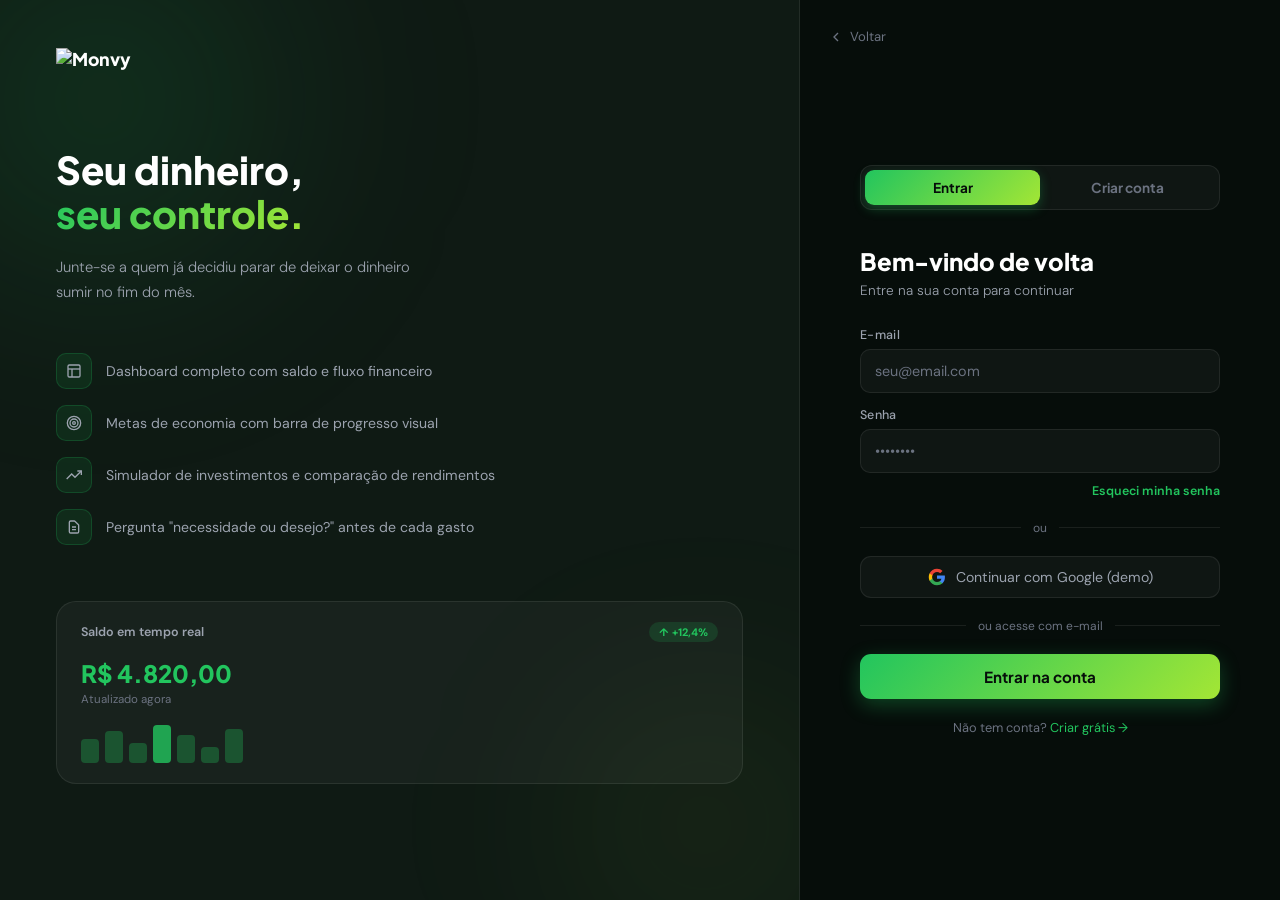
==== auth.html @ fde33ba8 "Merge branch 'AngeloV-0:main' into main" ====
<!DOCTYPE html>
<html lang="pt-BR">
<head>
  <meta charset="UTF-8">
  <meta name="viewport" content="width=device-width, initial-scale=1.0">
  <title>Monvy — Entrar</title>
  <link rel="icon" type="image/png" href="logo.png">
  <link rel="apple-touch-icon" href="logo.png">
  <link rel="preconnect" href="https://fonts.googleapis.com">
  <link href="https://fonts.googleapis.com/css2?family=Plus+Jakarta+Sans:wght@400;500;600;700;800&family=DM+Sans:ital,opsz,wght@0,9..40,300;0,9..40,400;0,9..40,500;1,9..40,300&display=swap" rel="stylesheet">
  <style>
    :root {
      --primary: #22C55E;
      --secondary: #A3E635;
      --grad: linear-gradient(135deg, #22C55E 0%, #A3E635 100%);
      --dark: #060D0A;
      --surface: #0F1A14;
      --surface-2: #172112;
      --border: rgba(255,255,255,0.08);
      --border-focus: rgba(34,197,94,0.45);
      --white: #FFFFFF;
      --gray: #6B7280;
      --gray-2: #9CA3AF;
      --red: #EF4444;
      --font-title: 'Plus Jakarta Sans', sans-serif;
      --font-body: 'DM Sans', sans-serif;
    }

    * { margin: 0; padding: 0; box-sizing: border-box; }

    body {
      background: var(--dark);
      color: var(--white);
      font-family: var(--font-body);
      min-height: 100vh;
      display: flex;
      overflow: hidden;
    }

    /* ── LEFT PANEL ── */
    .left-panel {
      flex: 1;
      background: var(--surface);
      border-right: 1px solid var(--border);
      display: flex;
      flex-direction: column;
      padding: 48px 56px;
      position: relative;
      overflow: hidden;
    }

    /* Blobs */
    .left-panel::before,
    .left-panel::after {
      content: '';
      position: absolute;
      border-radius: 50%;
      filter: blur(100px);
      pointer-events: none;
    }

    .left-panel::before {
      width: 500px; height: 500px;
      background: radial-gradient(circle, rgba(34,197,94,0.2), transparent 70%);
      top: -150px; left: -150px;
    }

    .left-panel::after {
      width: 350px; height: 350px;
      background: radial-gradient(circle, rgba(163,230,53,0.12), transparent 70%);
      bottom: -100px; right: -80px;
    }

    .left-logo {
      display: flex;
      align-items: center;
      gap: 10px;
      font-family: var(--font-title);
      font-weight: 800;
      font-size: 1.1rem;
      text-decoration: none;
      color: var(--white);
      position: relative;
      z-index: 1;
    }

    .logo-icon { width: 44px; height: 44px; background: none; border-radius: 0; display: flex; align-items: center; justify-content: center; }

    .left-content {
      flex: 1;
      display: flex;
      flex-direction: column;
      justify-content: center;
      position: relative;
      z-index: 1;
    }

    .left-content h1 {
      font-family: var(--font-title);
      font-size: 2.4rem;
      font-weight: 800;
      line-height: 1.15;
      margin-bottom: 18px;
    }

    .grad-text {
      background: var(--grad);
      -webkit-background-clip: text;
      -webkit-text-fill-color: transparent;
      background-clip: text;
    }

    .left-content p {
      color: var(--gray-2);
      font-size: 0.92rem;
      line-height: 1.7;
      margin-bottom: 48px;
      max-width: 380px;
      font-weight: 300;
    }

    .features-list {
      display: flex;
      flex-direction: column;
      gap: 16px;
    }

    .feat-item {
      display: flex;
      align-items: center;
      gap: 14px;
      font-size: 0.88rem;
      color: var(--gray-2);
    }

    .feat-icon {
      width: 36px; height: 36px;
      background: rgba(34,197,94,0.1);
      border: 1px solid rgba(34,197,94,0.2);
      border-radius: 10px;
      display: flex;
      align-items: center;
      justify-content: center;
      font-size: 1rem;
      flex-shrink: 0;
    }

    /* Dashboard preview card */
    .preview-card {
      margin-top: 56px;
      background: rgba(255,255,255,0.04);
      border: 1px solid rgba(255,255,255,0.08);
      border-radius: 20px;
      padding: 20px 24px;
      position: relative;
      overflow: hidden;
    }

    .preview-topbar {
      display: flex;
      justify-content: space-between;
      align-items: center;
      margin-bottom: 16px;
    }

    .preview-title { font-size: 0.78rem; font-weight: 600; color: var(--gray-2); }

    .preview-badge {
      background: rgba(34,197,94,0.15);
      color: var(--primary);
      font-size: 0.68rem;
      font-weight: 700;
      padding: 3px 10px;
      border-radius: 99px;
    }

    .preview-saldo { font-family: var(--font-title); font-size: 1.5rem; font-weight: 800; color: var(--primary); margin-bottom: 4px; }
    .preview-sub { font-size: 0.72rem; color: var(--gray); margin-bottom: 16px; }

    .preview-bars { display: flex; gap: 6px; align-items: flex-end; height: 40px; }

    .bar {
      width: 18px;
      border-radius: 4px;
      background: rgba(34,197,94,0.3);
      animation: barGrow 1s ease both;
    }

    .bar:nth-child(1) { height: 60%; animation-delay:.05s }
    .bar:nth-child(2) { height: 80%; animation-delay:.1s }
    .bar:nth-child(3) { height: 50%; animation-delay:.15s }
    .bar:nth-child(4) { height: 95%; background: rgba(34,197,94,0.8); animation-delay:.2s }
    .bar:nth-child(5) { height: 70%; animation-delay:.25s }
    .bar:nth-child(6) { height: 40%; animation-delay:.3s }
    .bar:nth-child(7) { height: 85%; animation-delay:.35s }

    @keyframes barGrow {
      from { height: 0; opacity: 0; }
    }

    /* ── RIGHT PANEL ── */
    .right-panel {
      width: 480px;
      display: flex;
      align-items: center;
      justify-content: center;
      padding: 40px 52px;
      position: relative;
    }

    .auth-box {
      width: 100%;
      max-width: 360px;
    }

    /* Tabs */
    .auth-tabs {
      display: flex;
      background: rgba(255,255,255,0.04);
      border: 1px solid var(--border);
      border-radius: 12px;
      padding: 4px;
      margin-bottom: 36px;
    }

    .tab-btn {
      flex: 1;
      padding: 9px;
      border-radius: 9px;
      border: none;
      background: transparent;
      color: var(--gray);
      font-family: var(--font-title);
      font-size: 0.85rem;
      font-weight: 700;
      cursor: pointer;
      transition: all 0.2s;
    }

    .tab-btn.active {
      background: var(--grad);
      color: #060D0A;
      box-shadow: 0 4px 12px rgba(34,197,94,0.3);
    }

    .auth-title {
      font-family: var(--font-title);
      font-size: 1.5rem;
      font-weight: 800;
      margin-bottom: 6px;
    }

    .auth-sub {
      font-size: 0.85rem;
      color: var(--gray-2);
      margin-bottom: 28px;
      font-weight: 300;
    }

    /* Form */
    .form-group { margin-bottom: 14px; }

    .form-label {
      display: block;
      font-size: 0.78rem;
      font-weight: 500;
      color: var(--gray-2);
      margin-bottom: 6px;
      letter-spacing: 0.3px;
    }

    .form-input {
      width: 100%;
      background: rgba(255,255,255,0.04);
      border: 1px solid var(--border);
      border-radius: 10px;
      padding: 12px 14px;
      color: var(--white);
      font-family: var(--font-body);
      font-size: 0.9rem;
      outline: none;
      transition: border-color 0.2s, background 0.2s;
    }

    .form-input:focus {
      border-color: var(--border-focus);
      background: rgba(34,197,94,0.04);
    }

    .form-input::placeholder { color: var(--gray); }

    .form-input.error { border-color: rgba(239,68,68,0.6); }

    .error-msg {
      font-size: 0.75rem;
      color: var(--red);
      margin-top: 4px;
      display: none;
    }

    .error-msg.show { display: block; }

    .form-row { display: grid; grid-template-columns: 1fr 1fr; gap: 12px; }

    /* Password strength */
    .strength-bar {
      height: 3px;
      border-radius: 99px;
      background: rgba(255,255,255,0.08);
      margin-top: 8px;
      overflow: hidden;
    }

    .strength-fill {
      height: 100%;
      border-radius: 99px;
      width: 0%;
      transition: width 0.3s, background 0.3s;
    }

    /* Terms */
    .form-check {
      display: flex;
      align-items: flex-start;
      gap: 10px;
      margin: 18px 0;
      font-size: 0.8rem;
      color: var(--gray-2);
      line-height: 1.5;
    }

    .form-check input[type="checkbox"] {
      margin-top: 2px;
      accent-color: var(--primary);
      width: 15px; height: 15px;
      flex-shrink: 0;
    }

    .form-check a { color: var(--primary); text-decoration: none; }

    /* Submit */
    .btn-submit {
      width: 100%;
      padding: 13px;
      border-radius: 11px;
      background: var(--grad);
      color: #060D0A;
      font-family: var(--font-title);
      font-size: 0.95rem;
      font-weight: 700;
      border: none;
      cursor: pointer;
      transition: all 0.2s;
      box-shadow: 0 6px 20px rgba(34,197,94,0.3);
      margin-bottom: 20px;
    }

    .btn-submit:hover { opacity: 0.88; transform: translateY(-1px); }

    .btn-submit:disabled { opacity: 0.5; cursor: not-allowed; transform: none; }

    /* Divider */
    .divider {
      display: flex;
      align-items: center;
      gap: 12px;
      margin: 20px 0;
      font-size: 0.75rem;
      color: var(--gray);
    }

    .divider::before, .divider::after {
      content: '';
      flex: 1;
      height: 1px;
      background: var(--border);
    }

    /* Google btn */
    .btn-google {
      width: 100%;
      padding: 11px;
      border-radius: 11px;
      background: rgba(255,255,255,0.04);
      border: 1px solid var(--border);
      color: var(--gray-2);
      font-family: var(--font-body);
      font-size: 0.88rem;
      cursor: pointer;
      display: flex;
      align-items: center;
      justify-content: center;
      gap: 10px;
      transition: all 0.2s;
    }

    .btn-google:hover { border-color: rgba(255,255,255,0.15); color: var(--white); }

    /* Back link */
    .back-link {
      position: absolute;
      top: 28px; left: 28px;
      display: flex;
      align-items: center;
      gap: 6px;
      color: var(--gray);
      font-size: 0.82rem;
      text-decoration: none;
      transition: color 0.2s;
    }

    .back-link:hover { color: var(--white); }

    /* Toast */
    .toast {
      position: fixed;
      bottom: 28px; right: 28px;
      background: var(--surface);
      border: 1px solid rgba(34,197,94,0.3);
      border-radius: 14px;
      padding: 14px 20px;
      display: flex;
      align-items: center;
      gap: 12px;
      font-size: 0.88rem;
      color: var(--white);
      z-index: 999;
      box-shadow: 0 8px 32px rgba(0,0,0,0.5);
      transform: translateY(20px);
      opacity: 0;
      transition: all 0.4s cubic-bezier(0.34,1.56,0.64,1);
      pointer-events: none;
    }

    .toast.show {
      transform: translateY(0);
      opacity: 1;
    }

    .toast-icon { font-size: 1.2rem; }

    /* Forms visibility */
    #form-cadastro { display: none; }

    /* Animations */
    .auth-box { animation: fadeUp 0.5s ease both; }

    @keyframes fadeUp {
      from { opacity: 0; transform: translateY(20px); }
      to   { opacity: 1; transform: translateY(0); }
    }

    @media (max-width: 900px) {
      .left-panel { display: none; }
      .right-panel { width: 100%; padding: 40px 28px; }
    }

    @media (max-width: 600px) {
      body { overflow: auto; }
      .right-panel {
        width: 100%;
        min-height: 100vh;
        padding: 60px 20px 48px;
        align-items: flex-start;
        justify-content: center;
      }
      .auth-box { max-width: 100%; }
      .back-link { top: 16px; left: 16px; }
      .tab-btn { font-size: 0.8rem; padding: 8px 6px; }
      .auth-title { font-size: 1.2rem; }
      .btn-submit { font-size: 0.88rem; padding: 12px; }
      .btn-google { font-size: 0.82rem; padding: 10px; }
      .form-input { font-size: 0.95rem; }
      .toast { bottom: 16px; right: 12px; left: 12px; font-size: 0.82rem; }
    }
  </style>
</head>
<body>

  <!-- LEFT -->
  <div class="left-panel">
    <a href="landing.html" class="left-logo">
      <img src="logo.png" alt="Monvy" style="height:32px;width:auto;display:block;">
    </a>

    <div class="left-content">
      <h1>Seu dinheiro,<br><span class="grad-text">seu controle.</span></h1>
      <p>Junte-se a quem já decidiu parar de deixar o dinheiro sumir no fim do mês.</p>

      <div class="features-list">
        <div class="feat-item">
          <div class="feat-icon"><svg viewBox="0 0 24 24" fill="none" stroke="currentColor" stroke-width="2" style="width:16px;height:16px"><rect x="3" y="3" width="18" height="18" rx="2"/><line x1="3" y1="9" x2="21" y2="9"/><line x1="9" y1="21" x2="9" y2="9"/></svg></div>
          <span>Dashboard completo com saldo e fluxo financeiro</span>
        </div>
        <div class="feat-item">
          <div class="feat-icon"><svg viewBox="0 0 24 24" fill="none" stroke="currentColor" stroke-width="2" style="width:16px;height:16px"><circle cx="12" cy="12" r="10"/><circle cx="12" cy="12" r="6"/><circle cx="12" cy="12" r="2"/></svg></div>
          <span>Metas de economia com barra de progresso visual</span>
        </div>
        <div class="feat-item">
          <div class="feat-icon"><svg viewBox="0 0 24 24" fill="none" stroke="currentColor" stroke-width="2" style="width:16px;height:16px"><polyline points="23 6 13.5 15.5 8.5 10.5 1 18"/><polyline points="17 6 23 6 23 12"/></svg></div>
          <span>Simulador de investimentos e comparação de rendimentos</span>
        </div>
        <div class="feat-item">
          <div class="feat-icon"><svg viewBox="0 0 24 24" fill="none" stroke="currentColor" stroke-width="2" style="width:16px;height:16px"><path d="M9 12h6m-6 4h6m2 5H7a2 2 0 01-2-2V5a2 2 0 012-2h5.586a1 1 0 01.707.293l5.414 5.414a1 1 0 01.293.707V19a2 2 0 01-2 2z"/></svg></div>
          <span>Pergunta "necessidade ou desejo?" antes de cada gasto</span>
        </div>
      </div>

      <div class="preview-card">
        <div class="preview-topbar">
          <span class="preview-title">Saldo em tempo real</span>
          <span class="preview-badge">↑ +12,4%</span>
        </div>
        <div class="preview-saldo">R$ 4.820,00</div>
        <div class="preview-sub">Atualizado agora</div>
        <div class="preview-bars">
          <div class="bar"></div>
          <div class="bar"></div>
          <div class="bar"></div>
          <div class="bar"></div>
          <div class="bar"></div>
          <div class="bar"></div>
          <div class="bar"></div>
        </div>
      </div>
    </div>
  </div>

  <!-- RIGHT -->
  <div class="right-panel">
    <a href="landing.html" class="back-link">
      <svg width="16" height="16" viewBox="0 0 24 24" fill="none" stroke="currentColor" stroke-width="2"><polyline points="15 18 9 12 15 6"/></svg>
      Voltar
    </a>

    <div class="auth-box">

      <!-- Tabs -->
      <div class="auth-tabs">
        <button class="tab-btn active" id="tab-login" onclick="mudarAba('login')">Entrar</button>
        <button class="tab-btn" id="tab-cadastro" onclick="mudarAba('cadastro')">Criar conta</button>
      </div>

      <!-- LOGIN -->
      <div id="form-login">
        <div class="auth-title">Bem-vindo de volta</div>
        <div class="auth-sub">Entre na sua conta para continuar</div>

        <div class="form-group">
          <label class="form-label">E-mail</label>
          <input type="email" class="form-input" id="login-email" placeholder="seu@email.com">
          <div class="error-msg" id="err-login-email">E-mail inválido</div>
        </div>

        <div class="form-group">
          <label class="form-label">Senha</label>
          <input type="password" class="form-input" id="login-senha" placeholder="••••••••">
          <div class="error-msg" id="err-login-senha">Senha incorreta</div>
          <div style="text-align:right;margin-top:6px">
            <a href="#" onclick="mudarAba('esqueci')" style="font-size:.78rem;color:var(--primary);text-decoration:none;font-weight:600">Esqueci minha senha</a>
          </div>
        </div>

        <div class="divider">ou</div>

        <button class="btn-google" onclick="entrarDemo()">
          <svg width="18" height="18" viewBox="0 0 24 24"><path fill="#4285F4" d="M22.56 12.25c0-.78-.07-1.53-.2-2.25H12v4.26h5.92c-.26 1.37-1.04 2.53-2.21 3.31v2.77h3.57c2.08-1.92 3.28-4.74 3.28-8.09z"/><path fill="#34A853" d="M12 23c2.97 0 5.46-.98 7.28-2.66l-3.57-2.77c-.98.66-2.23 1.06-3.71 1.06-2.86 0-5.29-1.93-6.16-4.53H2.18v2.84C3.99 20.53 7.7 23 12 23z"/><path fill="#FBBC05" d="M5.84 14.09c-.22-.66-.35-1.36-.35-2.09s.13-1.43.35-2.09V7.07H2.18C1.43 8.55 1 10.22 1 12s.43 3.45 1.18 4.93l2.85-2.22.81-.62z"/><path fill="#EA4335" d="M12 5.38c1.62 0 3.06.56 4.21 1.64l3.15-3.15C17.45 2.09 14.97 1 12 1 7.7 1 3.99 3.47 2.18 7.07l3.66 2.84c.87-2.6 3.3-4.53 6.16-4.53z"/></svg>
          Continuar com Google (demo)
        </button>

        <div class="divider">ou acesse com e-mail</div>

        <button class="btn-submit" onclick="fazerLogin()">Entrar na conta</button>

        <p style="text-align:center;font-size:.8rem;color:var(--gray)">
          Não tem conta? <a href="#" onclick="mudarAba('cadastro')" style="color:var(--primary);text-decoration:none">Criar grátis →</a>
        </p>
      </div>

      <!-- ESQUECI A SENHA -->
      <div id="form-esqueci" style="display:none">
        <div class="auth-title">Recuperar senha</div>
        <div class="auth-sub">Digite seu e-mail cadastrado e mostraremos como acessar sua conta</div>

        <div class="form-group" style="margin-top:24px">
          <label class="form-label">E-mail cadastrado</label>
          <input type="email" class="form-input" id="esqueci-email" placeholder="seu@email.com">
          <div class="error-msg" id="err-esqueci-email">E-mail não encontrado</div>
        </div>

        <div id="esqueci-resultado" style="display:none;margin:16px 0;padding:16px;background:rgba(34,197,94,0.08);border:1px solid rgba(34,197,94,0.25);border-radius:12px">
          <div style="font-size:.82rem;color:var(--gray);margin-bottom:6px">Conta encontrada! Sua senha é:</div>
          <div id="esqueci-senha-reveal" style="font-size:1.1rem;font-weight:700;color:var(--primary);letter-spacing:2px;font-family:monospace"></div>
          <div style="font-size:.75rem;color:var(--gray);margin-top:8px;opacity:.7">Anote sua senha e faça login normalmente.</div>
        </div>

        <button class="btn-submit" onclick="recuperarSenha()" style="margin-top:4px">Recuperar senha</button>

        <p style="text-align:center;font-size:.8rem;color:var(--gray);margin-top:16px">
          Lembrou? <a href="#" onclick="mudarAba('login')" style="color:var(--primary);text-decoration:none">Voltar ao login →</a>
        </p>
      </div>

      <!-- CADASTRO -->
      <div id="form-cadastro">
        <div class="auth-title">Criar conta grátis</div>
        <div class="auth-sub">Em 30 segundos você está dentro</div>

        <div class="form-group">
          <label class="form-label">Seu nome</label>
          <input type="text" class="form-input" id="cad-nome" placeholder="Como posso te chamar?">
          <div class="error-msg" id="err-cad-nome">Nome obrigatório</div>
        </div>

        <div class="form-group">
          <label class="form-label">E-mail</label>
          <input type="email" class="form-input" id="cad-email" placeholder="seu@email.com">
          <div class="error-msg" id="err-cad-email">E-mail inválido</div>
        </div>

        <div class="form-group">
          <label class="form-label">Senha</label>
          <input type="password" class="form-input" id="cad-senha" placeholder="Mínimo 6 caracteres" oninput="verificarSenha(this)">
          <div class="strength-bar"><div class="strength-fill" id="strength-fill"></div></div>
          <div class="error-msg" id="err-cad-senha">Mínimo 6 caracteres</div>
        </div>

        <div class="form-check">
          <input type="checkbox" id="termos">
          <label for="termos">Concordo com os <a href="#">Termos de Uso</a> e a <a href="#">Política de Privacidade</a> do Monvy</label>
        </div>

        <button class="btn-submit" onclick="fazerCadastro()">Criar minha conta</button>

        <p style="text-align:center;font-size:.8rem;color:var(--gray)">
          Já tem conta? <a href="#" onclick="mudarAba('login')" style="color:var(--primary);text-decoration:none">Entrar →</a>
        </p>
      </div>

    </div>
  </div>

  <!-- Toast -->
  <div class="toast" id="toast">
    <span class="toast-icon" id="toast-icon"></span>
    <span id="toast-msg">Tudo certo!</span>
  </div>

  <script>
    // ── Ler params ──
    const params = new URLSearchParams(window.location.search);
    if (params.get('modo') === 'cadastro') mudarAba('cadastro');
    const emailParam = params.get('email');
    if (emailParam) {
      const input = document.getElementById('cad-email') || document.getElementById('login-email');
      if (input) input.value = emailParam;
    }

    // ── Tabs ──
    function mudarAba(aba) {
      document.getElementById('tab-login').classList.toggle('active', aba === 'login');
      document.getElementById('tab-cadastro').classList.toggle('active', aba === 'cadastro');
      document.getElementById('form-login').style.display = aba === 'login' ? 'block' : 'none';
      document.getElementById('form-cadastro').style.display = aba === 'cadastro' ? 'block' : 'none';
      document.getElementById('form-esqueci').style.display = aba === 'esqueci' ? 'block' : 'none';
      // Esconde tabs quando na tela de recuperação
      document.querySelector('.auth-tabs').style.display = aba === 'esqueci' ? 'none' : 'flex';
      // Limpar resultado ao abrir
      if (aba === 'esqueci') {
        const res = document.getElementById('esqueci-resultado');
        if (res) res.style.display = 'none';
        const emailEl = document.getElementById('esqueci-email');
        if (emailEl) emailEl.value = '';
        erro('err-esqueci-email', false);
      }
    }

    // ── Recuperar senha ──
    function recuperarSenha() {
      const email = document.getElementById('esqueci-email').value.trim();
      if (!email || !email.includes('@')) { erro('err-esqueci-email', true); document.getElementById('err-esqueci-email').textContent = 'Digite um e-mail válido'; return; }
      erro('err-esqueci-email', false);
      const raw = localStorage.getItem('monvy_usuarios');
      const usuarios = raw ? JSON.parse(raw) : [];
      const user = usuarios.find(u => u.email === email);
      if (!user) {
        erro('err-esqueci-email', true);
        document.getElementById('err-esqueci-email').textContent = 'E-mail não encontrado';
        document.getElementById('esqueci-resultado').style.display = 'none';
        return;
      }
      document.getElementById('esqueci-senha-reveal').textContent = user.senha;
      document.getElementById('esqueci-resultado').style.display = 'block';
    }

    // ── Toast ──
    function showToast(msg, icon = '') {
      const t = document.getElementById('toast');
      document.getElementById('toast-msg').textContent = msg;
      document.getElementById('toast-icon').textContent = icon;
      t.classList.add('show');
      setTimeout(() => t.classList.remove('show'), 3500);
    }

    // ── Senha strength ──
    function verificarSenha(input) {
      const len = input.value.length;
      const fill = document.getElementById('strength-fill');
      if (len === 0)       { fill.style.width = '0%'; fill.style.background = ''; }
      else if (len < 4)    { fill.style.width = '25%'; fill.style.background = '#EF4444'; }
      else if (len < 6)    { fill.style.width = '50%'; fill.style.background = '#F59E0B'; }
      else if (len < 10)   { fill.style.width = '75%'; fill.style.background = '#22C55E'; }
      else                 { fill.style.width = '100%'; fill.style.background = 'linear-gradient(90deg,#22C55E,#A3E635)'; }
    }

    // ── Validação ──
    function erro(id, mostrar) {
      const el = document.getElementById(id);
      if (el) el.classList.toggle('show', mostrar);
    }

    // ── Login ──
    const USUARIOS = JSON.parse(localStorage.getItem('monvy_users') || '[]');

    function fazerLogin() {
      const email = document.getElementById('login-email').value.trim();
      const senha = document.getElementById('login-senha').value;
      let valido = true;

      if (!email || !email.includes('@')) { erro('err-login-email', true); valido = false; }
      else erro('err-login-email', false);

      if (!senha) { erro('err-login-senha', true); valido = false; }
      else erro('err-login-senha', false);

      if (!valido) return;

      const usuarios = JSON.parse(localStorage.getItem('monvy_users') || '[]');
      const user = usuarios.find(u => u.email === email && u.senha === senha);

      if (!user) {
        erro('err-login-senha', true);
        document.getElementById('err-login-senha').textContent = 'E-mail ou senha incorretos';
        showToast('Credenciais inválidas');
        return;
      }

      localStorage.setItem('monvy_logado', JSON.stringify(user));
      showToast(`Bem-vindo de volta, ${user.nome}!`);
      setTimeout(() => window.location.href = 'index.html', 1200);
    }

    // ── Cadastro ──
    function fazerCadastro() {
      const nome  = document.getElementById('cad-nome').value.trim();
      const email = document.getElementById('cad-email').value.trim();
      const senha = document.getElementById('cad-senha').value;
      const termos = document.getElementById('termos').checked;
      let valido = true;

      if (!nome) { erro('err-cad-nome', true); valido = false; }
      else erro('err-cad-nome', false);

      if (!email || !email.includes('@')) { erro('err-cad-email', true); valido = false; }
      else erro('err-cad-email', false);

      if (senha.length < 6) { erro('err-cad-senha', true); valido = false; }
      else erro('err-cad-senha', false);

      if (!termos) { showToast('Aceite os Termos de Uso para continuar'); valido = false; }

      if (!valido) return;

      const usuarios = JSON.parse(localStorage.getItem('monvy_users') || '[]');

      if (usuarios.find(u => u.email === email)) {
        erro('err-cad-email', true);
        document.getElementById('err-cad-email').textContent = 'Este e-mail já está cadastrado';
        showToast('E-mail já cadastrado');
        return;
      }

      const novoUser = { nome, email, senha, criadoEm: new Date().toISOString() };
      usuarios.push(novoUser);
      localStorage.setItem('monvy_users', JSON.stringify(usuarios));
      localStorage.setItem('monvy_logado', JSON.stringify(novoUser));

      showToast(`Conta criada! Bem-vindo ao Monvy, ${nome}!`);
      setTimeout(() => window.location.href = 'index.html', 1400);
    }

    // ── Demo (sem senha) ──
    function entrarDemo() {
      const demoUser = { nome: 'Visitante', email: 'demo@monvy.com', senha: '', demo: true };
      localStorage.setItem('monvy_logado', JSON.stringify(demoUser));
      showToast('Entrando no modo demo...');
      setTimeout(() => window.location.href = 'index.html', 1000);
    }

    // Pré-preencher email da landing
    window.addEventListener('DOMContentLoaded', () => {
      const ep = params.get('email');
      if (ep) {
        const inLogin = document.getElementById('login-email');
        const inCad   = document.getElementById('cad-email');
        if (inLogin) inLogin.value = ep;
        if (inCad)   inCad.value   = ep;
      }
    });
  </script>
</body>
</html>
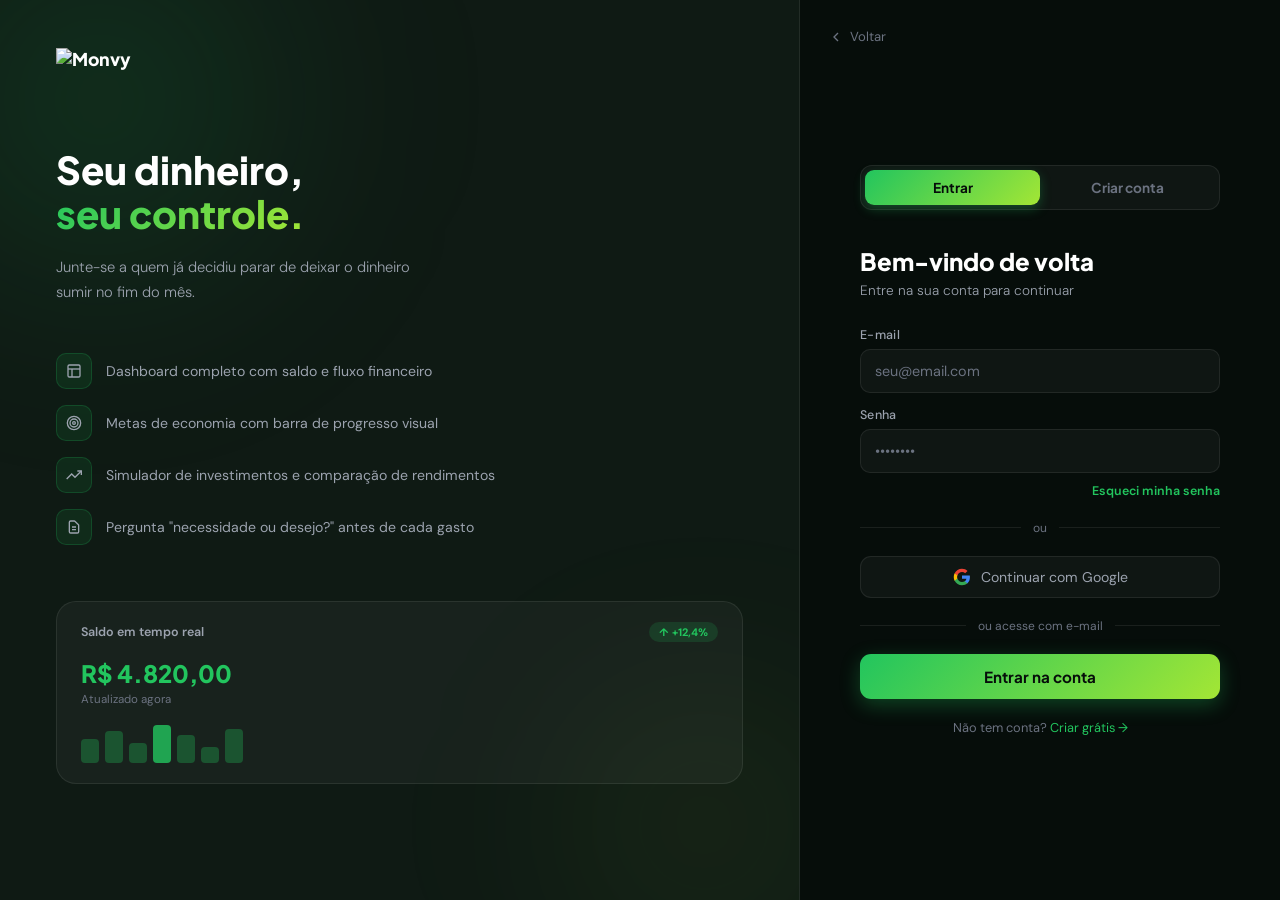
==== commit 788516ec: "Merge branch 'AngeloV-0:main' into main" ====
--- a/auth.html
+++ b/auth.html
@@ -563,9 +563,9 @@
 
         <div class="divider">ou</div>
 
-        <button class="btn-google" onclick="entrarDemo()">
+        <button class="btn-google" onclick="loginGoogle()">
           <svg width="18" height="18" viewBox="0 0 24 24"><path fill="#4285F4" d="M22.56 12.25c0-.78-.07-1.53-.2-2.25H12v4.26h5.92c-.26 1.37-1.04 2.53-2.21 3.31v2.77h3.57c2.08-1.92 3.28-4.74 3.28-8.09z"/><path fill="#34A853" d="M12 23c2.97 0 5.46-.98 7.28-2.66l-3.57-2.77c-.98.66-2.23 1.06-3.71 1.06-2.86 0-5.29-1.93-6.16-4.53H2.18v2.84C3.99 20.53 7.7 23 12 23z"/><path fill="#FBBC05" d="M5.84 14.09c-.22-.66-.35-1.36-.35-2.09s.13-1.43.35-2.09V7.07H2.18C1.43 8.55 1 10.22 1 12s.43 3.45 1.18 4.93l2.85-2.22.81-.62z"/><path fill="#EA4335" d="M12 5.38c1.62 0 3.06.56 4.21 1.64l3.15-3.15C17.45 2.09 14.97 1 12 1 7.7 1 3.99 3.47 2.18 7.07l3.66 2.84c.87-2.6 3.3-4.53 6.16-4.53z"/></svg>
-          Continuar com Google (demo)
+          Continuar com Google
         </button>
 
         <div class="divider">ou acesse com e-mail</div>
@@ -646,26 +646,33 @@
     <span id="toast-msg">Tudo certo!</span>
   </div>
 
-  <script>
-    // ── Ler params ──
+  <script type="module">
+    import { loginComGoogle, loginComEmail, cadastrarComEmail, enviarResetSenha, onAuth } from './firebase.js';
+
+    // Redirecionar se já logado
+    onAuth(user => {
+      if (user) window.location.href = 'index.html';
+    });
+
+    // ── Params da URL ──
     const params = new URLSearchParams(window.location.search);
-    if (params.get('modo') === 'cadastro') mudarAba('cadastro');
-    const emailParam = params.get('email');
-    if (emailParam) {
-      const input = document.getElementById('cad-email') || document.getElementById('login-email');
-      if (input) input.value = emailParam;
-    }
+    window.addEventListener('DOMContentLoaded', () => {
+      if (params.get('modo') === 'cadastro') mudarAba('cadastro');
+      const ep = params.get('email');
+      if (ep) {
+        const el = document.getElementById('login-email') || document.getElementById('cad-email');
+        if (el) el.value = ep;
+      }
+    });
 
     // ── Tabs ──
-    function mudarAba(aba) {
+    window.mudarAba = function(aba) {
       document.getElementById('tab-login').classList.toggle('active', aba === 'login');
       document.getElementById('tab-cadastro').classList.toggle('active', aba === 'cadastro');
-      document.getElementById('form-login').style.display = aba === 'login' ? 'block' : 'none';
+      document.getElementById('form-login').style.display    = aba === 'login'    ? 'block' : 'none';
       document.getElementById('form-cadastro').style.display = aba === 'cadastro' ? 'block' : 'none';
-      document.getElementById('form-esqueci').style.display = aba === 'esqueci' ? 'block' : 'none';
-      // Esconde tabs quando na tela de recuperação
+      document.getElementById('form-esqueci').style.display  = aba === 'esqueci'  ? 'block' : 'none';
       document.querySelector('.auth-tabs').style.display = aba === 'esqueci' ? 'none' : 'flex';
-      // Limpar resultado ao abrir
       if (aba === 'esqueci') {
         const res = document.getElementById('esqueci-resultado');
         if (res) res.style.display = 'none';
@@ -673,140 +680,128 @@
         if (emailEl) emailEl.value = '';
         erro('err-esqueci-email', false);
       }
-    }
-
-    // ── Recuperar senha ──
-    function recuperarSenha() {
-      const email = document.getElementById('esqueci-email').value.trim();
-      if (!email || !email.includes('@')) { erro('err-esqueci-email', true); document.getElementById('err-esqueci-email').textContent = 'Digite um e-mail válido'; return; }
-      erro('err-esqueci-email', false);
-      const raw = localStorage.getItem('monvy_usuarios');
-      const usuarios = raw ? JSON.parse(raw) : [];
-      const user = usuarios.find(u => u.email === email);
-      if (!user) {
-        erro('err-esqueci-email', true);
-        document.getElementById('err-esqueci-email').textContent = 'E-mail não encontrado';
-        document.getElementById('esqueci-resultado').style.display = 'none';
-        return;
+    };
+
+    // ── Google OAuth ──
+    window.loginGoogle = async function() {
+      try {
+        setBusy(true);
+        await loginComGoogle();
+        // onAuth vai redirecionar automaticamente
+      } catch(e) {
+        setBusy(false);
+        showToast(traduzirErro(e.code));
       }
-      document.getElementById('esqueci-senha-reveal').textContent = user.senha;
-      document.getElementById('esqueci-resultado').style.display = 'block';
-    }
-
-    // ── Toast ──
-    function showToast(msg, icon = '') {
-      const t = document.getElementById('toast');
-      document.getElementById('toast-msg').textContent = msg;
-      document.getElementById('toast-icon').textContent = icon;
-      t.classList.add('show');
-      setTimeout(() => t.classList.remove('show'), 3500);
-    }
-
-    // ── Senha strength ──
-    function verificarSenha(input) {
-      const len = input.value.length;
-      const fill = document.getElementById('strength-fill');
-      if (len === 0)       { fill.style.width = '0%'; fill.style.background = ''; }
-      else if (len < 4)    { fill.style.width = '25%'; fill.style.background = '#EF4444'; }
-      else if (len < 6)    { fill.style.width = '50%'; fill.style.background = '#F59E0B'; }
-      else if (len < 10)   { fill.style.width = '75%'; fill.style.background = '#22C55E'; }
-      else                 { fill.style.width = '100%'; fill.style.background = 'linear-gradient(90deg,#22C55E,#A3E635)'; }
-    }
-
-    // ── Validação ──
-    function erro(id, mostrar) {
-      const el = document.getElementById(id);
-      if (el) el.classList.toggle('show', mostrar);
-    }
-
-    // ── Login ──
-    const USUARIOS = JSON.parse(localStorage.getItem('monvy_users') || '[]');
-
-    function fazerLogin() {
+    };
+
+    // ── Login e-mail ──
+    window.fazerLogin = async function() {
       const email = document.getElementById('login-email').value.trim();
       const senha = document.getElementById('login-senha').value;
-      let valido = true;
-
-      if (!email || !email.includes('@')) { erro('err-login-email', true); valido = false; }
-      else erro('err-login-email', false);
-
-      if (!senha) { erro('err-login-senha', true); valido = false; }
-      else erro('err-login-senha', false);
-
-      if (!valido) return;
-
-      const usuarios = JSON.parse(localStorage.getItem('monvy_users') || '[]');
-      const user = usuarios.find(u => u.email === email && u.senha === senha);
-
-      if (!user) {
+      let ok = true;
+      if (!email || !email.includes('@')) { erro('err-login-email', true); ok = false; } else erro('err-login-email', false);
+      if (!senha) { erro('err-login-senha', true); ok = false; } else erro('err-login-senha', false);
+      if (!ok) return;
+      try {
+        setBusy(true);
+        await loginComEmail(email, senha);
+        showToast('Bem-vindo de volta! ✓');
+      } catch(e) {
+        setBusy(false);
         erro('err-login-senha', true);
-        document.getElementById('err-login-senha').textContent = 'E-mail ou senha incorretos';
-        showToast('Credenciais inválidas');
-        return;
+        document.getElementById('err-login-senha').textContent = traduzirErro(e.code);
+        showToast(traduzirErro(e.code));
       }
-
-      localStorage.setItem('monvy_logado', JSON.stringify(user));
-      showToast(`Bem-vindo de volta, ${user.nome}!`);
-      setTimeout(() => window.location.href = 'index.html', 1200);
-    }
+    };
 
     // ── Cadastro ──
-    function fazerCadastro() {
+    window.fazerCadastro = async function() {
       const nome  = document.getElementById('cad-nome').value.trim();
       const email = document.getElementById('cad-email').value.trim();
       const senha = document.getElementById('cad-senha').value;
       const termos = document.getElementById('termos').checked;
-      let valido = true;
-
-      if (!nome) { erro('err-cad-nome', true); valido = false; }
-      else erro('err-cad-nome', false);
-
-      if (!email || !email.includes('@')) { erro('err-cad-email', true); valido = false; }
-      else erro('err-cad-email', false);
-
-      if (senha.length < 6) { erro('err-cad-senha', true); valido = false; }
-      else erro('err-cad-senha', false);
-
-      if (!termos) { showToast('Aceite os Termos de Uso para continuar'); valido = false; }
-
-      if (!valido) return;
-
-      const usuarios = JSON.parse(localStorage.getItem('monvy_users') || '[]');
-
-      if (usuarios.find(u => u.email === email)) {
-        erro('err-cad-email', true);
-        document.getElementById('err-cad-email').textContent = 'Este e-mail já está cadastrado';
-        showToast('E-mail já cadastrado');
+      let ok = true;
+      if (!nome)                   { erro('err-cad-nome', true); ok = false; }  else erro('err-cad-nome', false);
+      if (!email||!email.includes('@')) { erro('err-cad-email', true); ok = false; } else erro('err-cad-email', false);
+      if (senha.length < 6)        { erro('err-cad-senha', true); ok = false; } else erro('err-cad-senha', false);
+      if (!termos) { showToast('Aceite os Termos para continuar'); ok = false; }
+      if (!ok) return;
+      try {
+        setBusy(true);
+        await cadastrarComEmail(nome, email, senha);
+        showToast(`Conta criada! Bem-vindo, ${nome}! ✓`);
+      } catch(e) {
+        setBusy(false);
+        if (e.code === 'auth/email-already-in-use') {
+          erro('err-cad-email', true);
+          document.getElementById('err-cad-email').textContent = 'E-mail já cadastrado';
+        }
+        showToast(traduzirErro(e.code));
+      }
+    };
+
+    // ── Recuperar senha (Firebase envia e-mail real) ──
+    window.recuperarSenha = async function() {
+      const email = document.getElementById('esqueci-email').value.trim();
+      if (!email || !email.includes('@')) {
+        erro('err-esqueci-email', true);
+        document.getElementById('err-esqueci-email').textContent = 'Digite um e-mail válido';
         return;
       }
-
-      const novoUser = { nome, email, senha, criadoEm: new Date().toISOString() };
-      usuarios.push(novoUser);
-      localStorage.setItem('monvy_users', JSON.stringify(usuarios));
-      localStorage.setItem('monvy_logado', JSON.stringify(novoUser));
-
-      showToast(`Conta criada! Bem-vindo ao Monvy, ${nome}!`);
-      setTimeout(() => window.location.href = 'index.html', 1400);
-    }
-
-    // ── Demo (sem senha) ──
-    function entrarDemo() {
-      const demoUser = { nome: 'Visitante', email: 'demo@monvy.com', senha: '', demo: true };
-      localStorage.setItem('monvy_logado', JSON.stringify(demoUser));
-      showToast('Entrando no modo demo...');
-      setTimeout(() => window.location.href = 'index.html', 1000);
-    }
-
-    // Pré-preencher email da landing
-    window.addEventListener('DOMContentLoaded', () => {
-      const ep = params.get('email');
-      if (ep) {
-        const inLogin = document.getElementById('login-email');
-        const inCad   = document.getElementById('cad-email');
-        if (inLogin) inLogin.value = ep;
-        if (inCad)   inCad.value   = ep;
+      erro('err-esqueci-email', false);
+      try {
+        await enviarResetSenha(email);
+        const res = document.getElementById('esqueci-resultado');
+        document.getElementById('esqueci-senha-reveal').textContent = 'E-mail de recuperação enviado! Verifique sua caixa de entrada.';
+        if (res) res.style.display = 'block';
+        showToast('E-mail de recuperação enviado ✓');
+      } catch(e) {
+        erro('err-esqueci-email', true);
+        document.getElementById('err-esqueci-email').textContent = traduzirErro(e.code);
       }
-    });
+    };
+
+    // ── Helpers ──
+    function erro(id, show) {
+      const el = document.getElementById(id);
+      if (el) el.classList.toggle('show', show);
+    }
+
+    function showToast(msg) {
+      const t = document.getElementById('toast');
+      document.getElementById('toast-msg').textContent = msg;
+      t.classList.add('show');
+      setTimeout(() => t.classList.remove('show'), 3500);
+    }
+
+    function setBusy(state) {
+      document.querySelectorAll('.btn-submit, .btn-google').forEach(b => b.disabled = state);
+    }
+
+    window.verificarSenha = function(input) {
+      const len  = input.value.length;
+      const fill = document.getElementById('strength-fill');
+      if (len === 0)     { fill.style.width = '0%'; fill.style.background = ''; }
+      else if (len < 4)  { fill.style.width = '25%'; fill.style.background = '#EF4444'; }
+      else if (len < 6)  { fill.style.width = '50%'; fill.style.background = '#F59E0B'; }
+      else if (len < 10) { fill.style.width = '75%'; fill.style.background = '#22C55E'; }
+      else               { fill.style.width = '100%'; fill.style.background = 'linear-gradient(90deg,#22C55E,#A3E635)'; }
+    };
+
+    function traduzirErro(code) {
+      const map = {
+        'auth/invalid-credential':      'E-mail ou senha incorretos',
+        'auth/user-not-found':          'Usuário não encontrado',
+        'auth/wrong-password':          'Senha incorreta',
+        'auth/email-already-in-use':    'E-mail já cadastrado',
+        'auth/weak-password':           'Senha muito fraca (mín. 6 caracteres)',
+        'auth/invalid-email':           'E-mail inválido',
+        'auth/popup-closed-by-user':    'Login cancelado',
+        'auth/network-request-failed':  'Sem conexão. Verifique a internet',
+        'auth/too-many-requests':       'Muitas tentativas. Tente mais tarde',
+      };
+      return map[code] || 'Algo deu errado. Tente novamente';
+    }
   </script>
 </body>
 </html>
